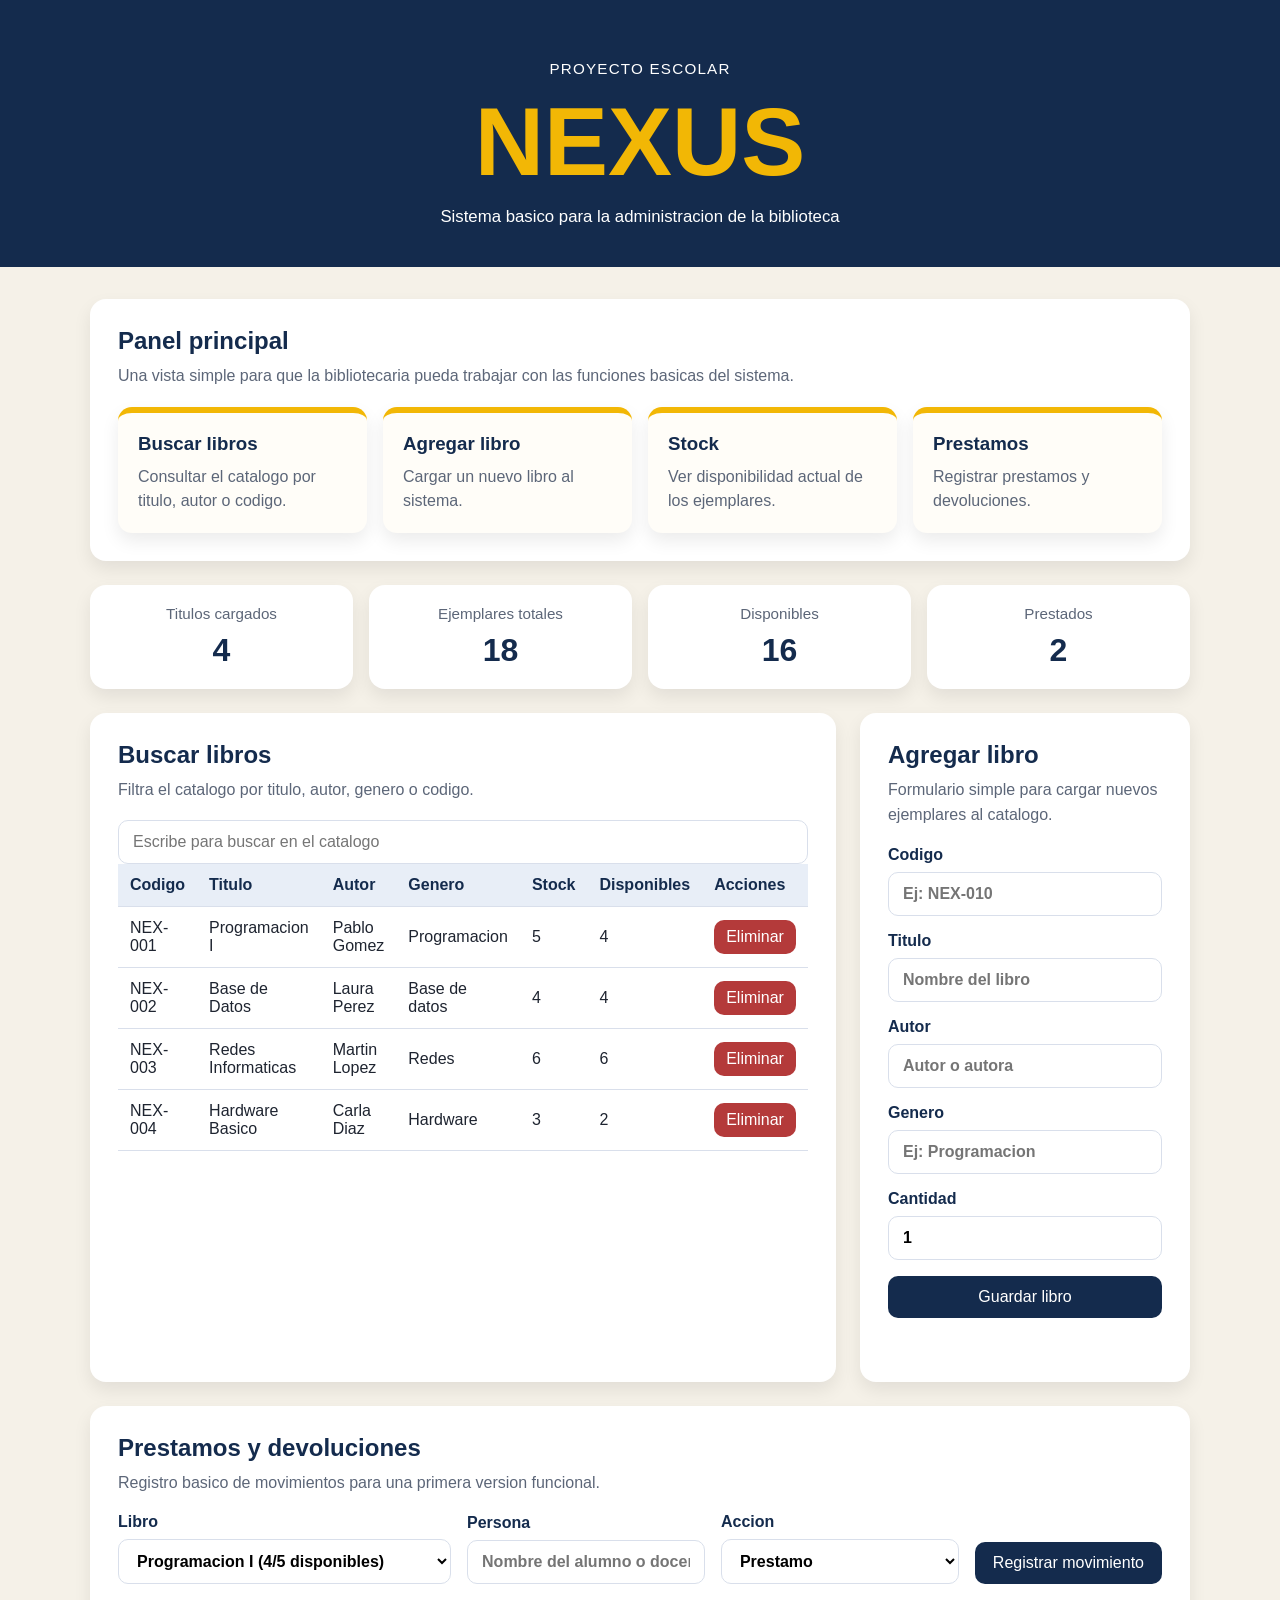
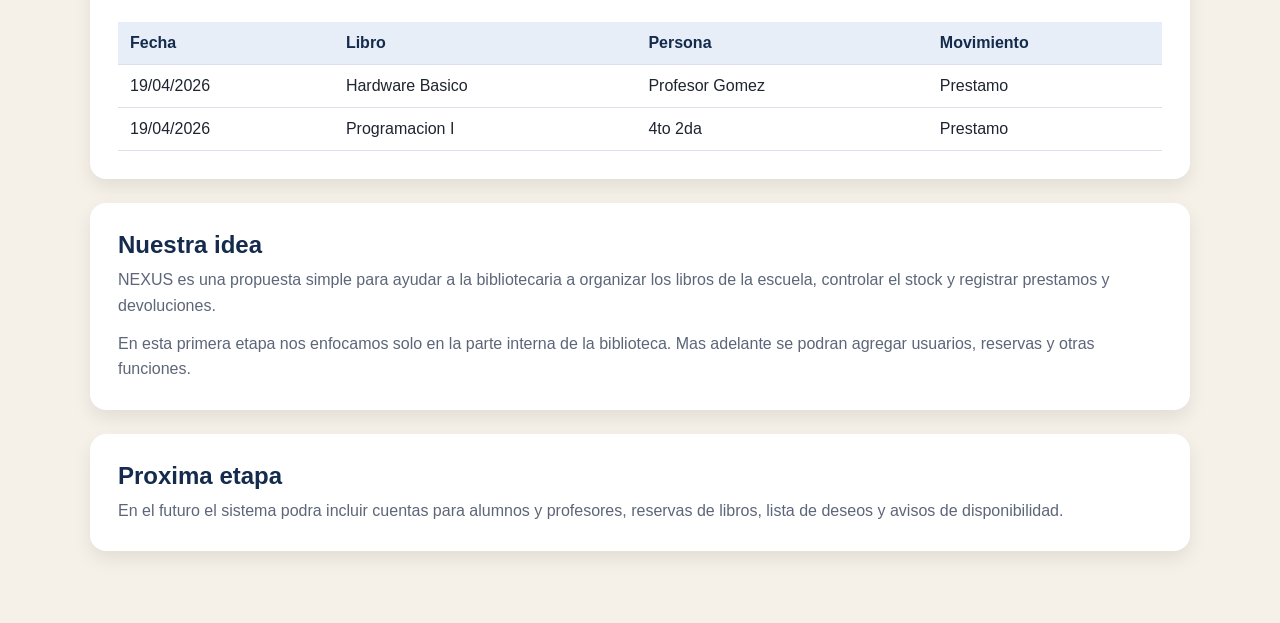
==== index.html @ c66646bc "Rename Biblioteca.html to index.html" ====
<!DOCTYPE html>
<html lang="es">
<head>
  <meta charset="UTF-8">
  <meta name="viewport" content="width=device-width, initial-scale=1.0">
  <title>NEXUS | Biblioteca escolar</title>
  <link rel="stylesheet" href="Diseño_Biblioteca.css">
</head>
<body>
  <header class="header">
    <p class="header__tag">Proyecto escolar</p>
    <h1>NEXUS</h1>
    <p class="header__subtitle">Sistema basico para la administracion de la biblioteca</p>
  </header>

  <main class="container">
    <section class="dashboard">
      <div class="section-heading">
        <div>
          <h2>Panel principal</h2>
          <p>Una vista simple para que la bibliotecaria pueda trabajar con las funciones basicas del sistema.</p>
        </div>
      </div>

      <div class="quick-actions">
        <a class="action-card" href="#buscar">
          <h3>Buscar libros</h3>
          <p>Consultar el catalogo por titulo, autor o codigo.</p>
        </a>

        <a class="action-card" href="#agregar">
          <h3>Agregar libro</h3>
          <p>Cargar un nuevo libro al sistema.</p>
        </a>

        <a class="action-card" href="#stock">
          <h3>Stock</h3>
          <p>Ver disponibilidad actual de los ejemplares.</p>
        </a>

        <a class="action-card" href="#prestamos">
          <h3>Prestamos</h3>
          <p>Registrar prestamos y devoluciones.</p>
        </a>
      </div>
    </section>

    <section class="summary-grid" id="stock">
      <article class="summary-card">
        <span class="summary-card__label">Titulos cargados</span>
        <strong class="summary-card__value" id="totalTitulos">0</strong>
      </article>

      <article class="summary-card">
        <span class="summary-card__label">Ejemplares totales</span>
        <strong class="summary-card__value" id="totalEjemplares">0</strong>
      </article>

      <article class="summary-card">
        <span class="summary-card__label">Disponibles</span>
        <strong class="summary-card__value" id="totalDisponibles">0</strong>
      </article>

      <article class="summary-card">
        <span class="summary-card__label">Prestados</span>
        <strong class="summary-card__value" id="totalPrestados">0</strong>
      </article>
    </section>

    <section class="layout-grid">
      <section class="panel" id="buscar">
        <div class="section-heading">
          <div>
            <h2>Buscar libros</h2>
            <p>Filtra el catalogo por titulo, autor, genero o codigo.</p>
          </div>
        </div>

        <input
          class="text-input"
          id="searchInput"
          type="text"
          placeholder="Escribe para buscar en el catalogo"
        >

        <div class="table-wrapper">
          <table>
            <thead>
              <tr>
                <th>Codigo</th>
                <th>Titulo</th>
                <th>Autor</th>
                <th>Genero</th>
                <th>Stock</th>
                <th>Disponibles</th>
                <th>Acciones</th>
              </tr>
            </thead>
            <tbody id="booksTableBody"></tbody>
          </table>
        </div>

        <p class="message" id="catalogMessage"></p>
      </section>

      <section class="panel" id="agregar">
        <div class="section-heading">
          <div>
            <h2>Agregar libro</h2>
            <p>Formulario simple para cargar nuevos ejemplares al catalogo.</p>
          </div>
        </div>

        <form id="addBookForm" class="form-grid">
          <label>
            Codigo
            <input class="text-input" type="text" id="bookCode" placeholder="Ej: NEX-010" required>
          </label>

          <label>
            Titulo
            <input class="text-input" type="text" id="bookTitle" placeholder="Nombre del libro" required>
          </label>

          <label>
            Autor
            <input class="text-input" type="text" id="bookAuthor" placeholder="Autor o autora" required>
          </label>

          <label>
            Genero
            <input class="text-input" type="text" id="bookGenre" placeholder="Ej: Programacion" required>
          </label>

          <label>
            Cantidad
            <input class="text-input" type="number" id="bookStock" min="1" value="1" required>
          </label>

          <button class="button" type="submit">Guardar libro</button>
        </form>

        <p class="message" id="bookMessage"></p>
      </section>
    </section>

    <section class="panel" id="prestamos">
      <div class="section-heading">
        <div>
          <h2>Prestamos y devoluciones</h2>
          <p>Registro basico de movimientos para una primera version funcional.</p>
        </div>
      </div>

      <form id="loanForm" class="loan-form">
        <label>
          Libro
          <select class="text-input" id="loanBook" required></select>
        </label>

        <label>
          Persona
          <input class="text-input" type="text" id="loanPerson" placeholder="Nombre del alumno o docente" required>
        </label>

        <label>
          Accion
          <select class="text-input" id="loanAction" required>
            <option value="prestamo">Prestamo</option>
            <option value="devolucion">Devolucion</option>
          </select>
        </label>

        <button class="button" type="submit">Registrar movimiento</button>
      </form>

      <p class="message" id="loanMessage"></p>

      <div class="table-wrapper">
        <table>
          <thead>
            <tr>
              <th>Fecha</th>
              <th>Libro</th>
              <th>Persona</th>
              <th>Movimiento</th>
            </tr>
          </thead>
          <tbody id="movementsTableBody"></tbody>
        </table>
      </div>
    </section>

    <section class="intro">
      <h2>Nuestra idea</h2>
      <p>
        NEXUS es una propuesta simple para ayudar a la bibliotecaria a organizar
        los libros de la escuela, controlar el stock y registrar prestamos y devoluciones.
      </p>
      <p>
        En esta primera etapa nos enfocamos solo en la parte interna de la biblioteca.
        Mas adelante se podran agregar usuarios, reservas y otras funciones.
      </p>
    </section>

    <section class="next-step">
      <h2>Proxima etapa</h2>
      <p>
        En el futuro el sistema podra incluir cuentas para alumnos y profesores,
        reservas de libros, lista de deseos y avisos de disponibilidad.
      </p>
    </section>
  </main>

  <script src="Biblioteca.js"></script>
</body>
</html>
---- Diseño_Biblioteca.css ----
:root {
  --blue-dark: #142b4d;
  --blue-medium: #e8eef7;
  --gold: #f2b705;
  --white: #ffffff;
  --cream: #f5f1e8;
  --text: #1e2430;
  --muted: #5c6678;
  --border: #d9dfeb;
  --shadow: 0 8px 18px rgba(0, 0, 0, 0.08);
}

* {
  box-sizing: border-box;
  margin: 0;
  padding: 0;
}

body {
  font-family: Arial, sans-serif;
  background-color: var(--cream);
  color: var(--text);
}

a {
  color: inherit;
  text-decoration: none;
}

label {
  display: grid;
  gap: 8px;
  font-weight: bold;
  color: var(--blue-dark);
}

.header {
  padding: 60px 20px 40px;
  background-color: var(--blue-dark);
  color: var(--white);
  text-align: center;
}

.header__tag {
  margin-bottom: 10px;
  font-size: 0.95rem;
  letter-spacing: 0.08em;
  text-transform: uppercase;
}

.header h1 {
  margin-bottom: 10px;
  color: var(--gold);
  font-size: clamp(3.2rem, 9vw, 6rem);
}

.header__subtitle {
  font-size: 1.05rem;
}

.container {
  width: min(1100px, 92%);
  margin: 0 auto;
  padding: 32px 0 48px;
}

.dashboard,
.panel,
.intro,
.next-step,
.summary-card {
  background-color: var(--white);
  border-radius: 16px;
  box-shadow: var(--shadow);
}

.dashboard,
.panel,
.intro,
.next-step {
  padding: 28px;
  margin-bottom: 24px;
}

.section-heading {
  margin-bottom: 18px;
}

.section-heading h2,
.intro h2,
.next-step h2 {
  margin-bottom: 8px;
  color: var(--blue-dark);
}

.section-heading p,
.intro p,
.next-step p {
  line-height: 1.6;
  color: var(--muted);
}

.quick-actions {
  display: grid;
  grid-template-columns: repeat(4, 1fr);
  gap: 16px;
}

.action-card {
  padding: 20px;
  border-top: 6px solid var(--gold);
  border-radius: 14px;
  background-color: #fffdf8;
  box-shadow: var(--shadow);
}

.action-card h3 {
  margin-bottom: 10px;
  color: var(--blue-dark);
}

.action-card p {
  color: var(--muted);
  line-height: 1.5;
}

.summary-grid {
  display: grid;
  grid-template-columns: repeat(4, 1fr);
  gap: 16px;
  margin-bottom: 24px;
}

.summary-card {
  padding: 20px;
  text-align: center;
}

.summary-card__label {
  display: block;
  margin-bottom: 10px;
  color: var(--muted);
  font-size: 0.95rem;
}

.summary-card__value {
  color: var(--blue-dark);
  font-size: 2rem;
}

.layout-grid {
  display: grid;
  grid-template-columns: 1.5fr 1fr;
  gap: 24px;
}

.text-input,
select,
button {
  font: inherit;
}

.text-input {
  width: 100%;
  padding: 12px 14px;
  border: 1px solid var(--border);
  border-radius: 10px;
  background-color: var(--white);
}

.form-grid {
  display: grid;
  gap: 16px;
}

.loan-form {
  display: grid;
  grid-template-columns: 1.4fr 1fr 1fr auto;
  gap: 16px;
  align-items: end;
  margin-bottom: 14px;
}

.button {
  padding: 12px 18px;
  border: none;
  border-radius: 10px;
  background-color: var(--blue-dark);
  color: var(--white);
  cursor: pointer;
}

.button--danger {
  padding: 8px 12px;
  background-color: #b43a3a;
}

.message {
  min-height: 24px;
  margin-top: 12px;
  color: var(--blue-dark);
  font-weight: bold;
}

.table-wrapper {
  overflow-x: auto;
}

table {
  width: 100%;
  border-collapse: collapse;
}

th,
td {
  padding: 12px;
  border-bottom: 1px solid var(--border);
  text-align: left;
}

th {
  background-color: var(--blue-medium);
  color: var(--blue-dark);
}

.status-low {
  color: #a04b00;
  font-weight: bold;
}

.intro p + p {
  margin-top: 12px;
}

@media (max-width: 920px) {
  .quick-actions,
  .summary-grid,
  .layout-grid {
    grid-template-columns: 1fr 1fr;
  }

  .loan-form {
    grid-template-columns: 1fr 1fr;
  }
}

@media (max-width: 680px) {
  .quick-actions,
  .summary-grid,
  .layout-grid,
  .loan-form {
    grid-template-columns: 1fr;
  }
}
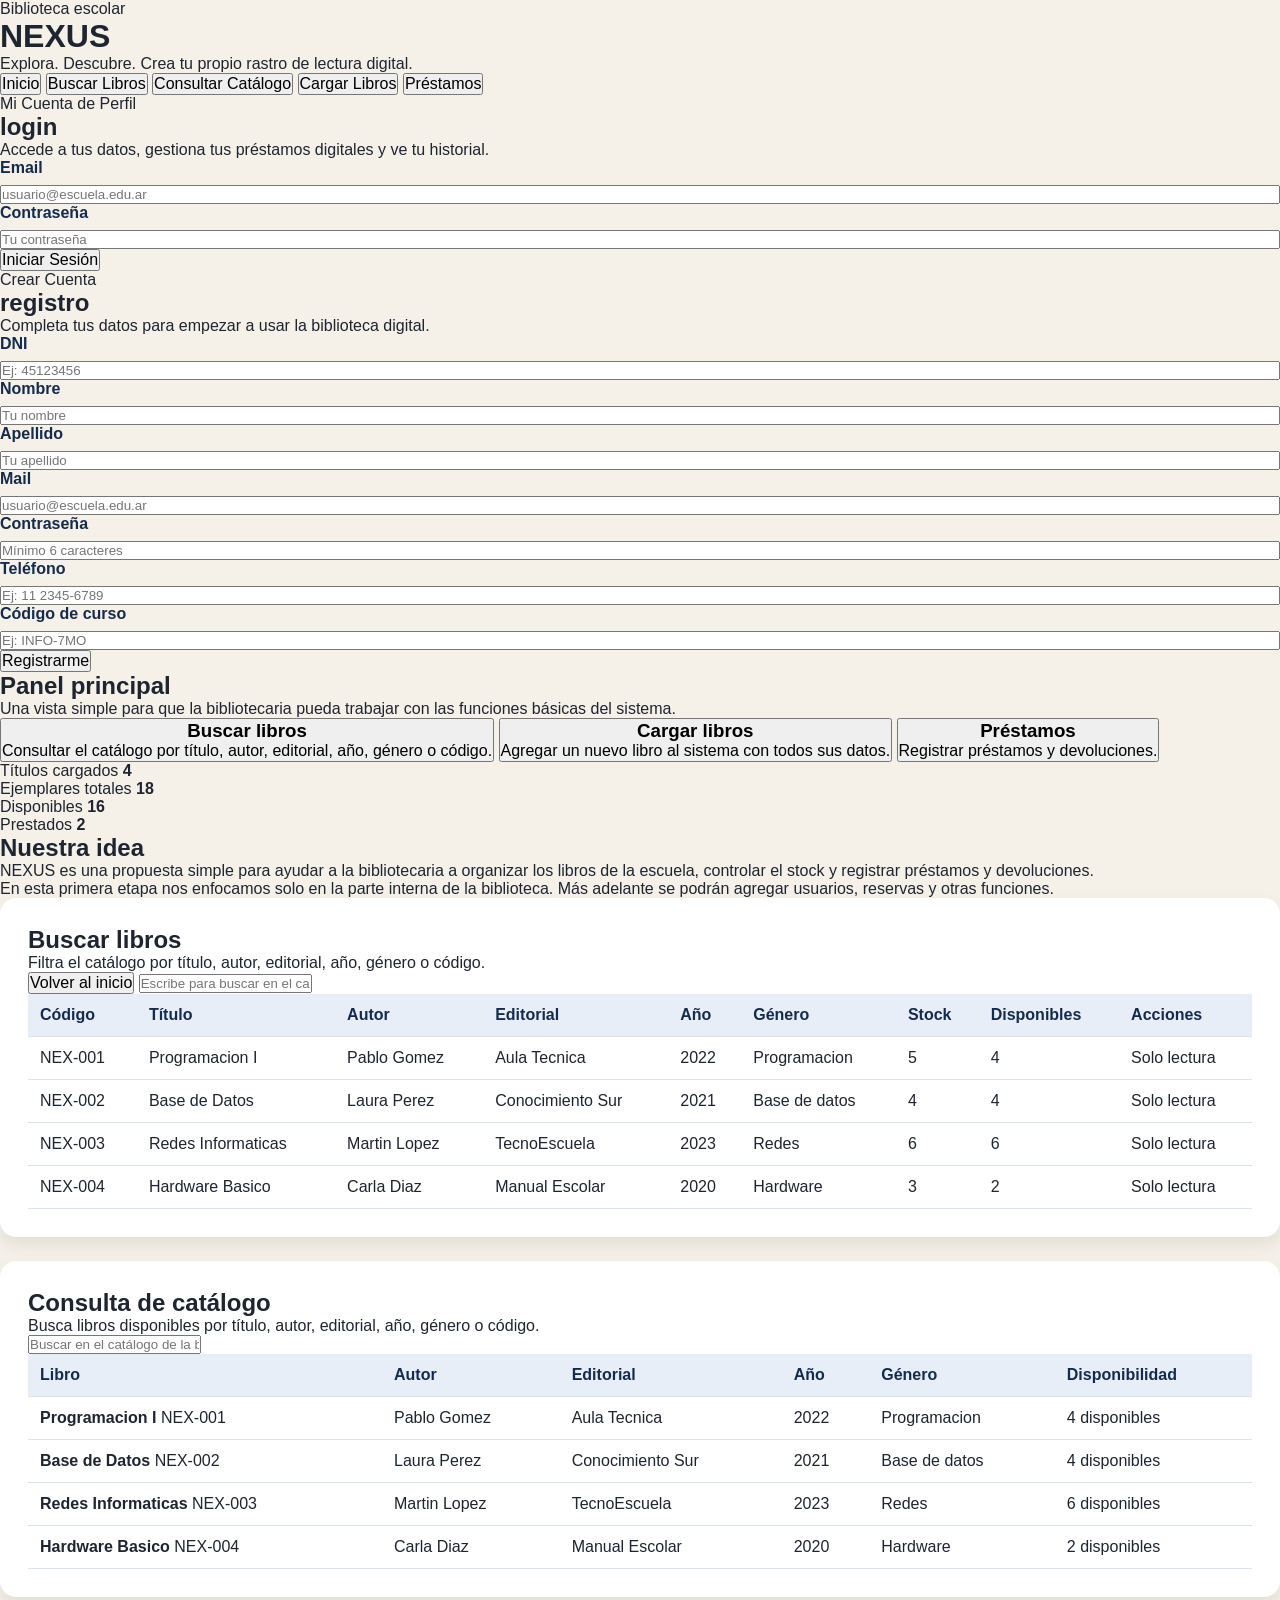
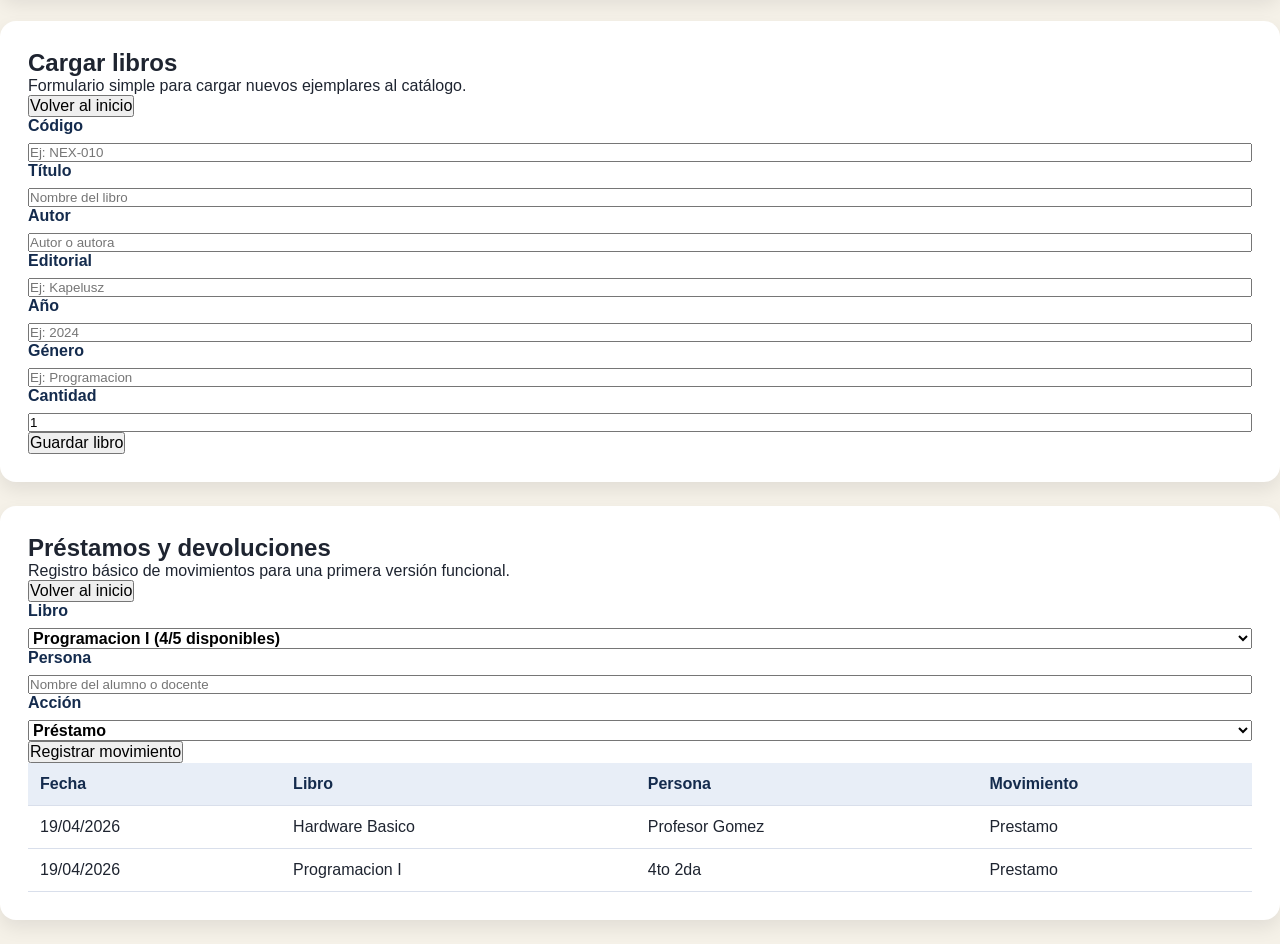
==== commit b2f9e9c9: "Add files via upload" ====
--- a/index.html
+++ b/index.html
@@ -4,179 +4,324 @@
   <meta charset="UTF-8">
   <meta name="viewport" content="width=device-width, initial-scale=1.0">
   <title>NEXUS | Biblioteca escolar</title>
-  <link rel="stylesheet" href="Diseño_Biblioteca.css">
+  <link rel="stylesheet" href="Dise%C3%B1o_Biblioteca.css">
 </head>
 <body>
-  <header class="header">
-    <p class="header__tag">Proyecto escolar</p>
-    <h1>NEXUS</h1>
-    <p class="header__subtitle">Sistema basico para la administracion de la biblioteca</p>
+  <header class="encabezado">
+    <div class="hero-biblioteca">
+      <p class="encabezado__etiqueta">Biblioteca escolar</p>
+      <h1>NEXUS</h1>
+      <p class="encabezado__subtitulo">Explora. Descubre. Crea tu propio rastro de lectura digital.</p>
+    </div>
   </header>
 
-  <main class="container">
-    <section class="dashboard">
-      <div class="section-heading">
+  <nav id="barraNavegacion" class="menu-navegacion oculto">
+    <button class="btn-nav" type="button" data-seccion="seccion-inicio">Inicio</button>
+    <button class="btn-nav" type="button" data-seccion="seccion-buscar">Buscar Libros</button>
+    <button class="btn-nav" type="button" data-seccion="seccion-consulta">Consultar Cat&aacute;logo</button>
+    <button class="btn-nav" type="button" data-seccion="seccion-agregar">Cargar Libros</button>
+    <button class="btn-nav" type="button" data-seccion="seccion-prestamos">Pr&eacute;stamos</button>
+  </nav>
+
+  <main class="contenedor">
+    <section id="seccion-login" class="login-panel">
+      <div class="login-tarjeta auth-card">
+        <div class="login-icono" aria-hidden="true">
+          <span class="login-icono__cabeza"></span>
+          <span class="login-icono__cuerpo"></span>
+        </div>
+
+        <p class="login-etiqueta">Mi Cuenta de Perfil</p>
+        <h2>login</h2>
+        <p class="login-texto">Accede a tus datos, gestiona tus pr&eacute;stamos digitales y ve tu historial.</p>
+
+        <form id="formularioLogin" class="login-formulario">
+          <label>
+            Email
+            <input class="entrada-texto" type="email" id="inputUsuario" placeholder="usuario@escuela.edu.ar" required>
+          </label>
+
+          <label>
+            Contrase&ntilde;a
+            <input class="entrada-texto" type="password" id="inputPasswordLogin" placeholder="Tu contrase&ntilde;a" required>
+          </label>
+
+          <button class="boton login-boton" type="submit">Iniciar Sesi&oacute;n</button>
+        </form>
+
+        <p class="mensaje login-mensaje" id="mensajeLogin"></p>
+      </div>
+
+      <div class="registro-tarjeta auth-card">
+        <p class="login-etiqueta">Crear Cuenta</p>
+        <h2>registro</h2>
+        <p class="login-texto">Completa tus datos para empezar a usar la biblioteca digital.</p>
+
+        <form id="formularioRegistro" class="registro-formulario">
+          <label>
+            DNI
+            <input class="entrada-texto" type="text" id="inputRegistroDni" placeholder="Ej: 45123456" required>
+          </label>
+
+          <label>
+            Nombre
+            <input class="entrada-texto" type="text" id="inputRegistroNombre" placeholder="Tu nombre" required>
+          </label>
+
+          <label>
+            Apellido
+            <input class="entrada-texto" type="text" id="inputRegistroApellido" placeholder="Tu apellido" required>
+          </label>
+
+          <label>
+            Mail
+            <input class="entrada-texto" type="email" id="inputRegistroMail" placeholder="usuario@escuela.edu.ar" required>
+          </label>
+
+          <label>
+            Contrase&ntilde;a
+            <input class="entrada-texto" type="password" id="inputRegistroPassword" placeholder="M&iacute;nimo 6 caracteres" minlength="6" required>
+          </label>
+
+          <label>
+            Tel&eacute;fono
+            <input class="entrada-texto" type="tel" id="inputRegistroTelefono" placeholder="Ej: 11 2345-6789" required>
+          </label>
+
+          <label>
+            C&oacute;digo de curso
+            <input class="entrada-texto" type="text" id="inputRegistroCodigoCurso" placeholder="Ej: INFO-7MO" required>
+          </label>
+
+          <button class="boton login-boton registro-boton" type="submit">Registrarme</button>
+        </form>
+
+        <p class="mensaje login-mensaje" id="mensajeRegistro"></p>
+      </div>
+    </section>
+
+    <section id="seccion-inicio" class="panel-principal oculto">
+      <div class="encabezado-seccion">
         <div>
           <h2>Panel principal</h2>
-          <p>Una vista simple para que la bibliotecaria pueda trabajar con las funciones basicas del sistema.</p>
-        </div>
-      </div>
-
-      <div class="quick-actions">
-        <a class="action-card" href="#buscar">
+          <p>Una vista simple para que la bibliotecaria pueda trabajar con las funciones b&aacute;sicas del sistema.</p>
+        </div>
+      </div>
+
+      <div class="acciones-rapidas">
+        <button class="tarjeta-accion" type="button" data-seccion="seccion-buscar">
           <h3>Buscar libros</h3>
-          <p>Consultar el catalogo por titulo, autor o codigo.</p>
-        </a>
-
-        <a class="action-card" href="#agregar">
-          <h3>Agregar libro</h3>
-          <p>Cargar un nuevo libro al sistema.</p>
-        </a>
-
-        <a class="action-card" href="#stock">
-          <h3>Stock</h3>
-          <p>Ver disponibilidad actual de los ejemplares.</p>
-        </a>
-
-        <a class="action-card" href="#prestamos">
-          <h3>Prestamos</h3>
-          <p>Registrar prestamos y devoluciones.</p>
-        </a>
-      </div>
-    </section>
-
-    <section class="summary-grid" id="stock">
-      <article class="summary-card">
-        <span class="summary-card__label">Titulos cargados</span>
-        <strong class="summary-card__value" id="totalTitulos">0</strong>
-      </article>
-
-      <article class="summary-card">
-        <span class="summary-card__label">Ejemplares totales</span>
-        <strong class="summary-card__value" id="totalEjemplares">0</strong>
-      </article>
-
-      <article class="summary-card">
-        <span class="summary-card__label">Disponibles</span>
-        <strong class="summary-card__value" id="totalDisponibles">0</strong>
-      </article>
-
-      <article class="summary-card">
-        <span class="summary-card__label">Prestados</span>
-        <strong class="summary-card__value" id="totalPrestados">0</strong>
-      </article>
-    </section>
-
-    <section class="layout-grid">
-      <section class="panel" id="buscar">
-        <div class="section-heading">
-          <div>
-            <h2>Buscar libros</h2>
-            <p>Filtra el catalogo por titulo, autor, genero o codigo.</p>
-          </div>
-        </div>
-
+          <p>Consultar el cat&aacute;logo por t&iacute;tulo, autor, editorial, a&ntilde;o, g&eacute;nero o c&oacute;digo.</p>
+        </button>
+
+        <button class="tarjeta-accion" type="button" data-seccion="seccion-agregar">
+          <h3>Cargar libros</h3>
+          <p>Agregar un nuevo libro al sistema con todos sus datos.</p>
+        </button>
+
+        <button class="tarjeta-accion" type="button" data-seccion="seccion-prestamos">
+          <h3>Pr&eacute;stamos</h3>
+          <p>Registrar pr&eacute;stamos y devoluciones.</p>
+        </button>
+      </div>
+
+      <section class="grilla-resumen" id="resumen-stock">
+        <article class="tarjeta-resumen">
+          <span class="tarjeta-resumen__etiqueta">T&iacute;tulos cargados</span>
+          <strong class="tarjeta-resumen__valor" id="totalTitulos">0</strong>
+        </article>
+
+        <article class="tarjeta-resumen">
+          <span class="tarjeta-resumen__etiqueta">Ejemplares totales</span>
+          <strong class="tarjeta-resumen__valor" id="totalEjemplares">0</strong>
+        </article>
+
+        <article class="tarjeta-resumen">
+          <span class="tarjeta-resumen__etiqueta">Disponibles</span>
+          <strong class="tarjeta-resumen__valor" id="totalDisponibles">0</strong>
+        </article>
+
+        <article class="tarjeta-resumen">
+          <span class="tarjeta-resumen__etiqueta">Prestados</span>
+          <strong class="tarjeta-resumen__valor" id="totalPrestados">0</strong>
+        </article>
+      </section>
+
+      <section class="bloque-informativo">
+        <h2>Nuestra idea</h2>
+        <p>
+          NEXUS es una propuesta simple para ayudar a la bibliotecaria a organizar
+          los libros de la escuela, controlar el stock y registrar pr&eacute;stamos y devoluciones.
+        </p>
+        <p>
+          En esta primera etapa nos enfocamos solo en la parte interna de la biblioteca.
+          M&aacute;s adelante se podr&aacute;n agregar usuarios, reservas y otras funciones.
+        </p>
+      </section>
+    </section>
+
+    <section id="seccion-buscar" class="panel oculto">
+      <div class="encabezado-seccion">
+        <div>
+          <h2>Buscar libros</h2>
+          <p>Filtra el cat&aacute;logo por t&iacute;tulo, autor, editorial, a&ntilde;o, g&eacute;nero o c&oacute;digo.</p>
+        </div>
+      </div>
+
+      <button class="boton-volver" type="button" data-seccion="seccion-inicio">Volver al inicio</button>
+
+      <input
+        class="entrada-texto"
+        id="inputBuscador"
+        type="text"
+        placeholder="Escribe para buscar en el cat&aacute;logo"
+      >
+
+      <div class="contenedor-tabla">
+        <table>
+          <thead>
+            <tr>
+              <th>C&oacute;digo</th>
+              <th>T&iacute;tulo</th>
+              <th>Autor</th>
+              <th>Editorial</th>
+              <th>A&ntilde;o</th>
+              <th>G&eacute;nero</th>
+              <th>Stock</th>
+              <th>Disponibles</th>
+              <th>Acciones</th>
+            </tr>
+          </thead>
+          <tbody id="cuerpoTablaLibros"></tbody>
+        </table>
+      </div>
+
+      <p class="mensaje" id="mensajeCatalogo"></p>
+    </section>
+
+    <section id="seccion-consulta" class="panel panel-consulta oculto">
+      <div class="encabezado-seccion">
+        <div>
+          <h2>Consulta de cat&aacute;logo</h2>
+          <p>Busca libros disponibles por t&iacute;tulo, autor, editorial, a&ntilde;o, g&eacute;nero o c&oacute;digo.</p>
+        </div>
+      </div>
+
+      <div class="bloque-busqueda-usuarios">
         <input
-          class="text-input"
-          id="searchInput"
+          class="entrada-texto"
+          id="inputBuscadorUsuarios"
           type="text"
-          placeholder="Escribe para buscar en el catalogo"
+          placeholder="Buscar en el cat&aacute;logo de la biblioteca"
         >
-
-        <div class="table-wrapper">
-          <table>
-            <thead>
-              <tr>
-                <th>Codigo</th>
-                <th>Titulo</th>
-                <th>Autor</th>
-                <th>Genero</th>
-                <th>Stock</th>
-                <th>Disponibles</th>
-                <th>Acciones</th>
-              </tr>
-            </thead>
-            <tbody id="booksTableBody"></tbody>
-          </table>
-        </div>
-
-        <p class="message" id="catalogMessage"></p>
-      </section>
-
-      <section class="panel" id="agregar">
-        <div class="section-heading">
-          <div>
-            <h2>Agregar libro</h2>
-            <p>Formulario simple para cargar nuevos ejemplares al catalogo.</p>
-          </div>
-        </div>
-
-        <form id="addBookForm" class="form-grid">
-          <label>
-            Codigo
-            <input class="text-input" type="text" id="bookCode" placeholder="Ej: NEX-010" required>
-          </label>
-
-          <label>
-            Titulo
-            <input class="text-input" type="text" id="bookTitle" placeholder="Nombre del libro" required>
-          </label>
-
-          <label>
-            Autor
-            <input class="text-input" type="text" id="bookAuthor" placeholder="Autor o autora" required>
-          </label>
-
-          <label>
-            Genero
-            <input class="text-input" type="text" id="bookGenre" placeholder="Ej: Programacion" required>
-          </label>
-
-          <label>
-            Cantidad
-            <input class="text-input" type="number" id="bookStock" min="1" value="1" required>
-          </label>
-
-          <button class="button" type="submit">Guardar libro</button>
-        </form>
-
-        <p class="message" id="bookMessage"></p>
-      </section>
-    </section>
-
-    <section class="panel" id="prestamos">
-      <div class="section-heading">
-        <div>
-          <h2>Prestamos y devoluciones</h2>
-          <p>Registro basico de movimientos para una primera version funcional.</p>
-        </div>
-      </div>
-
-      <form id="loanForm" class="loan-form">
+      </div>
+
+      <div class="contenedor-tabla tabla-consulta">
+        <table>
+          <thead>
+            <tr>
+              <th>Libro</th>
+              <th>Autor</th>
+              <th>Editorial</th>
+              <th>A&ntilde;o</th>
+              <th>G&eacute;nero</th>
+              <th>Disponibilidad</th>
+            </tr>
+          </thead>
+          <tbody id="cuerpoTablaConsulta"></tbody>
+        </table>
+      </div>
+
+      <p class="mensaje" id="mensajeConsulta"></p>
+    </section>
+
+    <section id="seccion-agregar" class="panel oculto">
+      <div class="encabezado-seccion">
+        <div>
+          <h2>Cargar libros</h2>
+          <p>Formulario simple para cargar nuevos ejemplares al cat&aacute;logo.</p>
+        </div>
+      </div>
+
+      <button class="boton-volver" type="button" data-seccion="seccion-inicio">Volver al inicio</button>
+
+      <form id="formularioAgregarLibro" class="grilla-formulario">
+        <label>
+          C&oacute;digo
+          <input class="entrada-texto" type="text" id="inputCodigo" placeholder="Ej: NEX-010" required>
+        </label>
+
+        <label>
+          T&iacute;tulo
+          <input class="entrada-texto" type="text" id="inputTitulo" placeholder="Nombre del libro" required>
+        </label>
+
+        <label>
+          Autor
+          <input class="entrada-texto" type="text" id="inputAutor" placeholder="Autor o autora" required>
+        </label>
+
+        <label>
+          Editorial
+          <input class="entrada-texto" type="text" id="inputEditorial" placeholder="Ej: Kapelusz" required>
+        </label>
+
+        <label>
+          A&ntilde;o
+          <input class="entrada-texto" type="number" id="inputAnio" min="1000" max="2100" placeholder="Ej: 2024" required>
+        </label>
+
+        <label>
+          G&eacute;nero
+          <input class="entrada-texto" type="text" id="inputGenero" placeholder="Ej: Programacion" required>
+        </label>
+
+        <label>
+          Cantidad
+          <input class="entrada-texto" type="number" id="inputStock" min="1" value="1" required>
+        </label>
+
+        <button class="boton" type="submit">Guardar libro</button>
+      </form>
+
+      <p class="mensaje" id="mensajeLibro"></p>
+    </section>
+
+    <section id="seccion-prestamos" class="panel oculto">
+      <div class="encabezado-seccion">
+        <div>
+          <h2>Pr&eacute;stamos y devoluciones</h2>
+          <p>Registro b&aacute;sico de movimientos para una primera versi&oacute;n funcional.</p>
+        </div>
+      </div>
+
+      <button class="boton-volver" type="button" data-seccion="seccion-inicio">Volver al inicio</button>
+
+      <form id="formularioPrestamos" class="formulario-prestamos">
         <label>
           Libro
-          <select class="text-input" id="loanBook" required></select>
+          <select class="entrada-texto" id="selectLibroPrestamo" required></select>
         </label>
 
         <label>
           Persona
-          <input class="text-input" type="text" id="loanPerson" placeholder="Nombre del alumno o docente" required>
-        </label>
-
-        <label>
-          Accion
-          <select class="text-input" id="loanAction" required>
-            <option value="prestamo">Prestamo</option>
-            <option value="devolucion">Devolucion</option>
+          <input class="entrada-texto" type="text" id="inputPersonaPrestamo" placeholder="Nombre del alumno o docente" required>
+        </label>
+
+        <label>
+          Acci&oacute;n
+          <select class="entrada-texto" id="selectAccionPrestamo" required>
+            <option value="prestamo">Pr&eacute;stamo</option>
+            <option value="devolucion">Devoluci&oacute;n</option>
           </select>
         </label>
 
-        <button class="button" type="submit">Registrar movimiento</button>
+        <button class="boton" type="submit">Registrar movimiento</button>
       </form>
 
-      <p class="message" id="loanMessage"></p>
-
-      <div class="table-wrapper">
+      <p class="mensaje" id="mensajePrestamo"></p>
+
+      <div class="contenedor-tabla">
         <table>
           <thead>
             <tr>
@@ -186,29 +331,9 @@
               <th>Movimiento</th>
             </tr>
           </thead>
-          <tbody id="movementsTableBody"></tbody>
+          <tbody id="cuerpoTablaMovimientos"></tbody>
         </table>
       </div>
-    </section>
-
-    <section class="intro">
-      <h2>Nuestra idea</h2>
-      <p>
-        NEXUS es una propuesta simple para ayudar a la bibliotecaria a organizar
-        los libros de la escuela, controlar el stock y registrar prestamos y devoluciones.
-      </p>
-      <p>
-        En esta primera etapa nos enfocamos solo en la parte interna de la biblioteca.
-        Mas adelante se podran agregar usuarios, reservas y otras funciones.
-      </p>
-    </section>
-
-    <section class="next-step">
-      <h2>Proxima etapa</h2>
-      <p>
-        En el futuro el sistema podra incluir cuentas para alumnos y profesores,
-        reservas de libros, lista de deseos y avisos de disponibilidad.
-      </p>
     </section>
   </main>
 
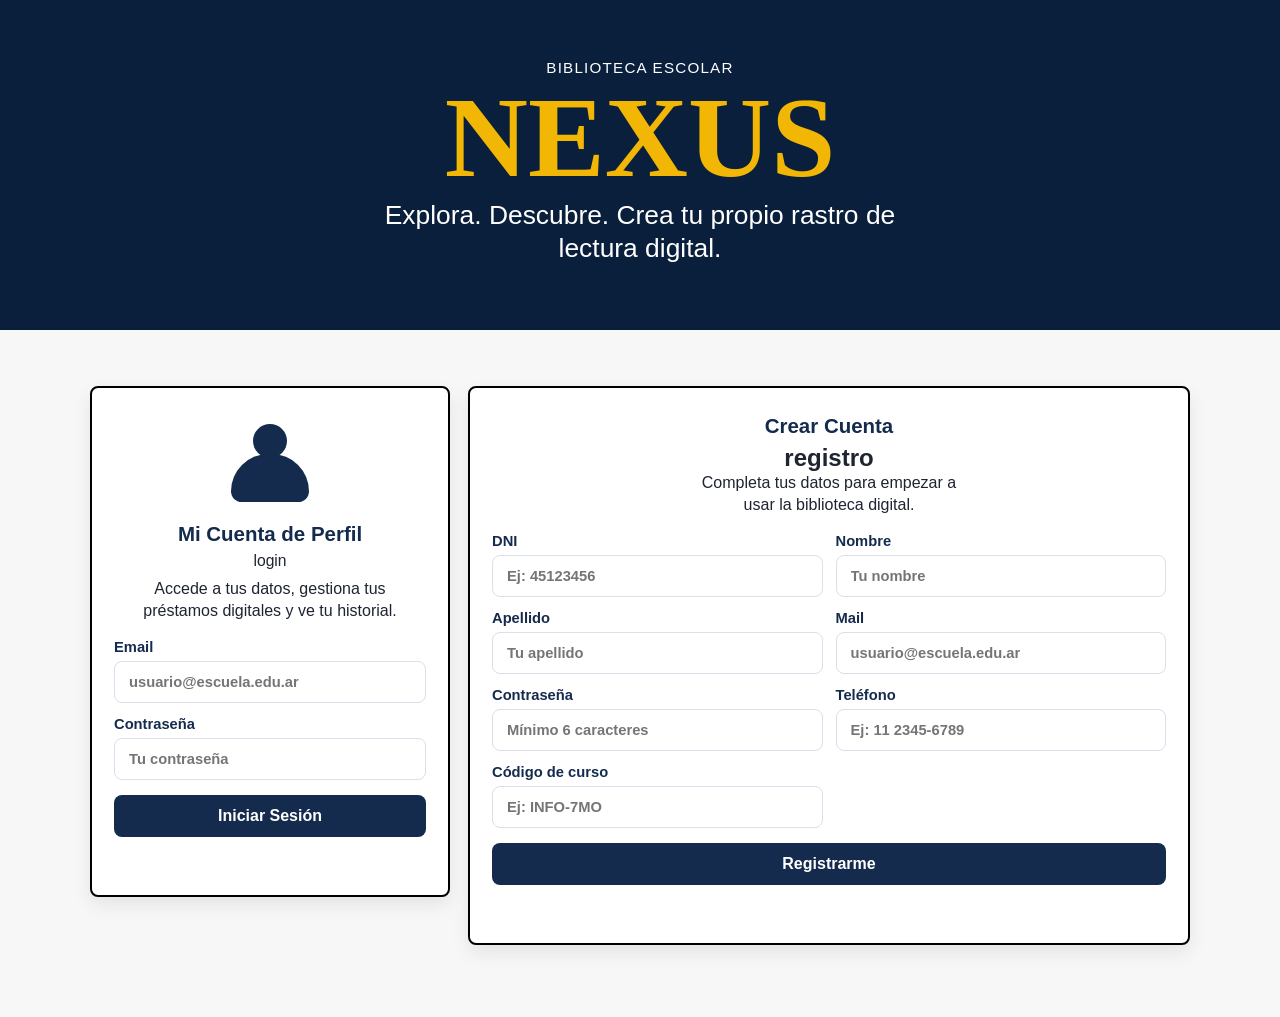
==== commit 49978713: "Add files via upload" ====
--- a/index.html
+++ b/index.html
@@ -4,7 +4,7 @@
   <meta charset="UTF-8">
   <meta name="viewport" content="width=device-width, initial-scale=1.0">
   <title>NEXUS | Biblioteca escolar</title>
-  <link rel="stylesheet" href="Dise%C3%B1o_Biblioteca.css">
+  <link rel="stylesheet" href="Diseno_Biblioteca.css">
 </head>
 <body>
   <header class="encabezado">
--- a/Diseno_Biblioteca.css
+++ b/Diseno_Biblioteca.css
@@ -0,0 +1,513 @@
+:root {
+  --azul-oscuro: #142b4d;
+  --azul-medio: #e8eef7;
+  --dorado: #f2b705;
+  --blanco: #ffffff;
+  --crema: #f5f1e8;
+  --texto: #1e2430;
+  --suave: #5c6678;
+  --borde: #d9dfeb;
+  --sombra: 0 8px 18px rgba(0, 0, 0, 0.08);
+}
+
+* {
+  box-sizing: border-box;
+  margin: 0;
+  padding: 0;
+}
+
+body {
+  font-family: Arial, sans-serif;
+  background-color: #f7f7f7;
+  color: var(--texto);
+}
+
+label {
+  display: grid;
+  gap: 8px;
+  font-weight: bold;
+  color: var(--azul-oscuro);
+}
+
+.oculto {
+  display: none !important;
+}
+
+.encabezado {
+  background-color: var(--azul-oscuro);
+  color: var(--blanco);
+  text-align: center;
+}
+
+.hero-biblioteca {
+  min-height: 330px;
+  display: grid;
+  place-items: center;
+  align-content: center;
+  padding: 52px 20px 58px;
+  background:
+    linear-gradient(rgba(7, 27, 54, 0.72), rgba(7, 27, 54, 0.76)),
+    url("https://images.unsplash.com/photo-1521587760476-6c12a4b040da?auto=format&fit=crop&w=1600&q=80");
+  background-position: center;
+  background-size: cover;
+}
+
+.encabezado__etiqueta {
+  margin-bottom: 10px;
+  font-size: 0.95rem;
+  letter-spacing: 0.08em;
+  text-transform: uppercase;
+}
+
+.encabezado h1 {
+  margin-bottom: 10px;
+  color: var(--dorado);
+  font-size: clamp(4rem, 12vw, 7.2rem);
+  line-height: 0.9;
+  font-family: Verdana;
+  font-weight: 1500;
+}
+
+.encabezado__subtitulo {
+  max-width: 580px;
+  margin: 0 auto;
+  font-size: clamp(1.1rem, 3vw, 1.65rem);
+  line-height: 1.25;
+}
+
+.menu-navegacion {
+  position: sticky;
+  top: 0;
+  z-index: 10;
+  display: flex;
+  justify-content: center;
+  gap: 10px;
+  padding: 14px 20px;
+  background-color: var(--blanco);
+  border-bottom: 1px solid var(--borde);
+  box-shadow: var(--sombra);
+}
+
+.btn-nav {
+  padding: 10px 16px;
+  border: 1px solid transparent;
+  border-radius: 8px;
+  background-color: var(--azul-medio);
+  color: var(--azul-oscuro);
+  font-weight: bold;
+  cursor: pointer;
+}
+
+.btn-nav:hover {
+  background-color: var(--azul-oscuro);
+  color: var(--blanco);
+}
+
+.contenedor {
+  width: min(1100px, 92%);
+  margin: 0 auto;
+  padding: 32px 0 48px;
+}
+
+.panel-principal,
+.panel,
+.bloque-informativo,
+.tarjeta-resumen {
+  background-color: var(--blanco);
+  border-radius: 8px;
+  box-shadow: var(--sombra);
+}
+
+.panel-principal,
+.panel,
+.bloque-informativo {
+  padding: 28px;
+  margin-bottom: 24px;
+}
+
+.encabezado-seccion {
+  margin-bottom: 18px;
+}
+
+.encabezado-seccion h2,
+.bloque-informativo h2 {
+  margin-bottom: 8px;
+  color: var(--azul-oscuro);
+}
+
+.encabezado-seccion p,
+.bloque-informativo p {
+  line-height: 1.6;
+  color: var(--suave);
+}
+
+.login-panel {
+  display: grid;
+  grid-template-columns: minmax(280px, 360px) minmax(320px, 1fr);
+  align-items: start;
+  justify-content: center;
+  gap: 18px;
+  padding: 24px 0;
+}
+
+.auth-card {
+  padding: 26px 22px 22px;
+  border-radius: 8px;
+  background-color: var(--blanco);
+  box-shadow: var(--sombra);
+  text-align: center;
+  border: 2px solid #000000;
+}
+
+.login-tarjeta {
+  width: 100%;
+}
+
+.registro-tarjeta {
+  text-align: center;
+}
+
+.login-icono {
+  position: relative;
+  width: 94px;
+  height: 94px;
+  margin: 0 auto 14px;
+  color: var(--azul-oscuro);
+}
+
+.login-icono__cabeza,
+.login-icono__cuerpo {
+  position: absolute;
+  left: 50%;
+  transform: translateX(-50%);
+  background-color: currentColor;
+}
+
+.login-icono__cabeza {
+  top: 10px;
+  width: 34px;
+  height: 34px;
+  border-radius: 50%;
+}
+
+.login-icono__cuerpo {
+  bottom: 6px;
+  width: 78px;
+  height: 48px;
+  border-radius: 42px 42px 12px 12px;
+}
+
+.login-etiqueta {
+  margin-bottom: 6px;
+  color: var(--azul-oscuro);
+  font-size: 1.28rem;
+  font-weight: 800;
+}
+
+.login-tarjeta h2 {
+  margin-bottom: 8px;
+  color: var(--texto);
+  font-size: 0.98rem;
+  font-weight: 400;
+}
+
+.login-texto {
+  max-width: 260px;
+  margin: 0 auto 18px;
+  color: var(--texto);
+  line-height: 1.35;
+}
+
+.login-formulario {
+  display: grid;
+  gap: 13px;
+  text-align: left;
+}
+
+.login-formulario label,
+.registro-formulario label {
+  gap: 6px;
+  font-size: 0.92rem;
+}
+
+.registro-formulario {
+  display: grid;
+  grid-template-columns: repeat(2, minmax(0, 1fr));
+  gap: 13px;
+  text-align: left;
+}
+
+.login-boton {
+  width: 100%;
+  margin-top: 2px;
+  padding: 10px 14px;
+  border-radius: 8px;
+  background-color: var(--dorado);
+  color: var(--azul-oscuro);
+  font-weight: 800;
+}
+
+.registro-boton {
+  grid-column: 1 / -1;
+}
+
+.login-boton:hover {
+  background-color: #d99f00;
+}
+
+.login-mensaje {
+  text-align: center;
+}
+
+.acciones-rapidas {
+  display: grid;
+  grid-template-columns: repeat(3, 1fr);
+  gap: 16px;
+  margin-bottom: 24px;
+}
+
+.tarjeta-accion {
+  padding: 20px;
+  border: none;
+  border-top: 6px solid var(--dorado);
+  border-radius: 8px;
+  background-color: #fffdf8;
+  box-shadow: var(--sombra);
+  text-align: left;
+  cursor: pointer;
+}
+
+.tarjeta-accion:hover {
+  transform: translateY(-2px);
+}
+
+.tarjeta-accion h3 {
+  margin-bottom: 10px;
+  color: var(--azul-oscuro);
+}
+
+.tarjeta-accion p {
+  color: var(--suave);
+  line-height: 1.5;
+}
+
+.boton-volver {
+  margin-bottom: 18px;
+  padding: 10px 14px;
+  border: 1px solid var(--borde);
+  border-radius: 8px;
+  background-color: var(--azul-medio);
+  color: var(--azul-oscuro);
+  font-weight: bold;
+  cursor: pointer;
+}
+
+.boton-volver:hover {
+  background-color: var(--azul-oscuro);
+  color: var(--blanco);
+}
+
+.panel-consulta {
+  border-top: 6px solid var(--dorado);
+}
+
+.bloque-busqueda-usuarios {
+  padding: 18px;
+  margin-bottom: 18px;
+  border: 1px solid var(--borde);
+  border-radius: 8px;
+  background-color: #fffdf8;
+}
+
+.tabla-consulta th {
+  background-color: var(--azul-oscuro);
+  color: var(--blanco);
+}
+
+.tabla-consulta td:first-child {
+  min-width: 180px;
+}
+
+.codigo-consulta {
+  display: block;
+  margin-top: 4px;
+  color: var(--suave);
+  font-size: 0.88rem;
+}
+
+.etiqueta-disponible,
+.etiqueta-no-disponible {
+  display: inline-block;
+  padding: 6px 10px;
+  border-radius: 8px;
+  font-size: 0.9rem;
+  font-weight: bold;
+}
+
+.etiqueta-disponible {
+  background-color: #e6f4ea;
+  color: #236b38;
+}
+
+.etiqueta-no-disponible {
+  background-color: #f9e1e1;
+  color: #8f2d2d;
+}
+
+.grilla-resumen {
+  display: grid;
+  grid-template-columns: repeat(4, 1fr);
+  gap: 16px;
+  margin-bottom: 24px;
+}
+
+.tarjeta-resumen {
+  padding: 20px;
+  text-align: center;
+}
+
+.tarjeta-resumen__etiqueta {
+  display: block;
+  margin-bottom: 10px;
+  color: var(--suave);
+  font-size: 0.95rem;
+}
+
+.tarjeta-resumen__valor {
+  color: var(--azul-oscuro);
+  font-size: 2rem;
+}
+
+.bloque-informativo p + p {
+  margin-top: 12px;
+}
+
+.entrada-texto,
+select,
+button {
+  font: inherit;
+}
+
+.entrada-texto {
+  width: 100%;
+  padding: 12px 14px;
+  border: 1px solid var(--borde);
+  border-radius: 8px;
+  background-color: var(--blanco);
+}
+
+.grilla-formulario {
+  display: grid;
+  grid-template-columns: repeat(2, 1fr);
+  gap: 16px;
+}
+
+.formulario-prestamos {
+  display: grid;
+  grid-template-columns: 1.4fr 1fr 1fr auto;
+  gap: 16px;
+  align-items: end;
+  margin-bottom: 14px;
+}
+
+.boton {
+  padding: 12px 18px;
+  border: none;
+  border-radius: 8px;
+  background-color: var(--azul-oscuro);
+  color: var(--blanco);
+  cursor: pointer;
+}
+
+.boton:hover {
+  background-color: #0f2039;
+}
+
+.boton--peligro {
+  padding: 8px 12px;
+  background-color: #b43a3a;
+}
+
+.boton--peligro:hover {
+  background-color: #8f2d2d;
+}
+
+.mensaje {
+  min-height: 24px;
+  margin-top: 12px;
+  color: var(--azul-oscuro);
+  font-weight: bold;
+}
+
+.contenedor-tabla {
+  overflow-x: auto;
+}
+
+table {
+  width: 100%;
+  border-collapse: collapse;
+}
+
+th,
+td {
+  padding: 12px;
+  border-bottom: 1px solid var(--borde);
+  text-align: left;
+}
+
+th {
+  background-color: var(--azul-medio);
+  color: var(--azul-oscuro);
+}
+
+.estado-bajo {
+  color: #a04b00;
+  font-weight: bold;
+}
+
+@media (max-width: 920px) {
+  .login-panel {
+    grid-template-columns: 1fr;
+  }
+
+  .acciones-rapidas,
+  .grilla-resumen,
+  .grilla-formulario {
+    grid-template-columns: 1fr 1fr;
+  }
+
+  .formulario-prestamos {
+    grid-template-columns: 1fr 1fr;
+  }
+}
+
+@media (max-width: 680px) {
+  .hero-biblioteca {
+    min-height: 290px;
+    padding: 40px 18px;
+  }
+
+  .contenedor {
+    width: min(100% - 32px, 1100px);
+  }
+
+  .menu-navegacion {
+    flex-wrap: wrap;
+  }
+
+  .btn-nav {
+    flex: 1 1 140px;
+  }
+
+  .acciones-rapidas,
+  .grilla-resumen,
+  .grilla-formulario,
+  .registro-formulario,
+  .formulario-prestamos {
+    grid-template-columns: 1fr;
+  }
+
+  .login-panel {
+    padding-top: 10px;
+  }
+}
